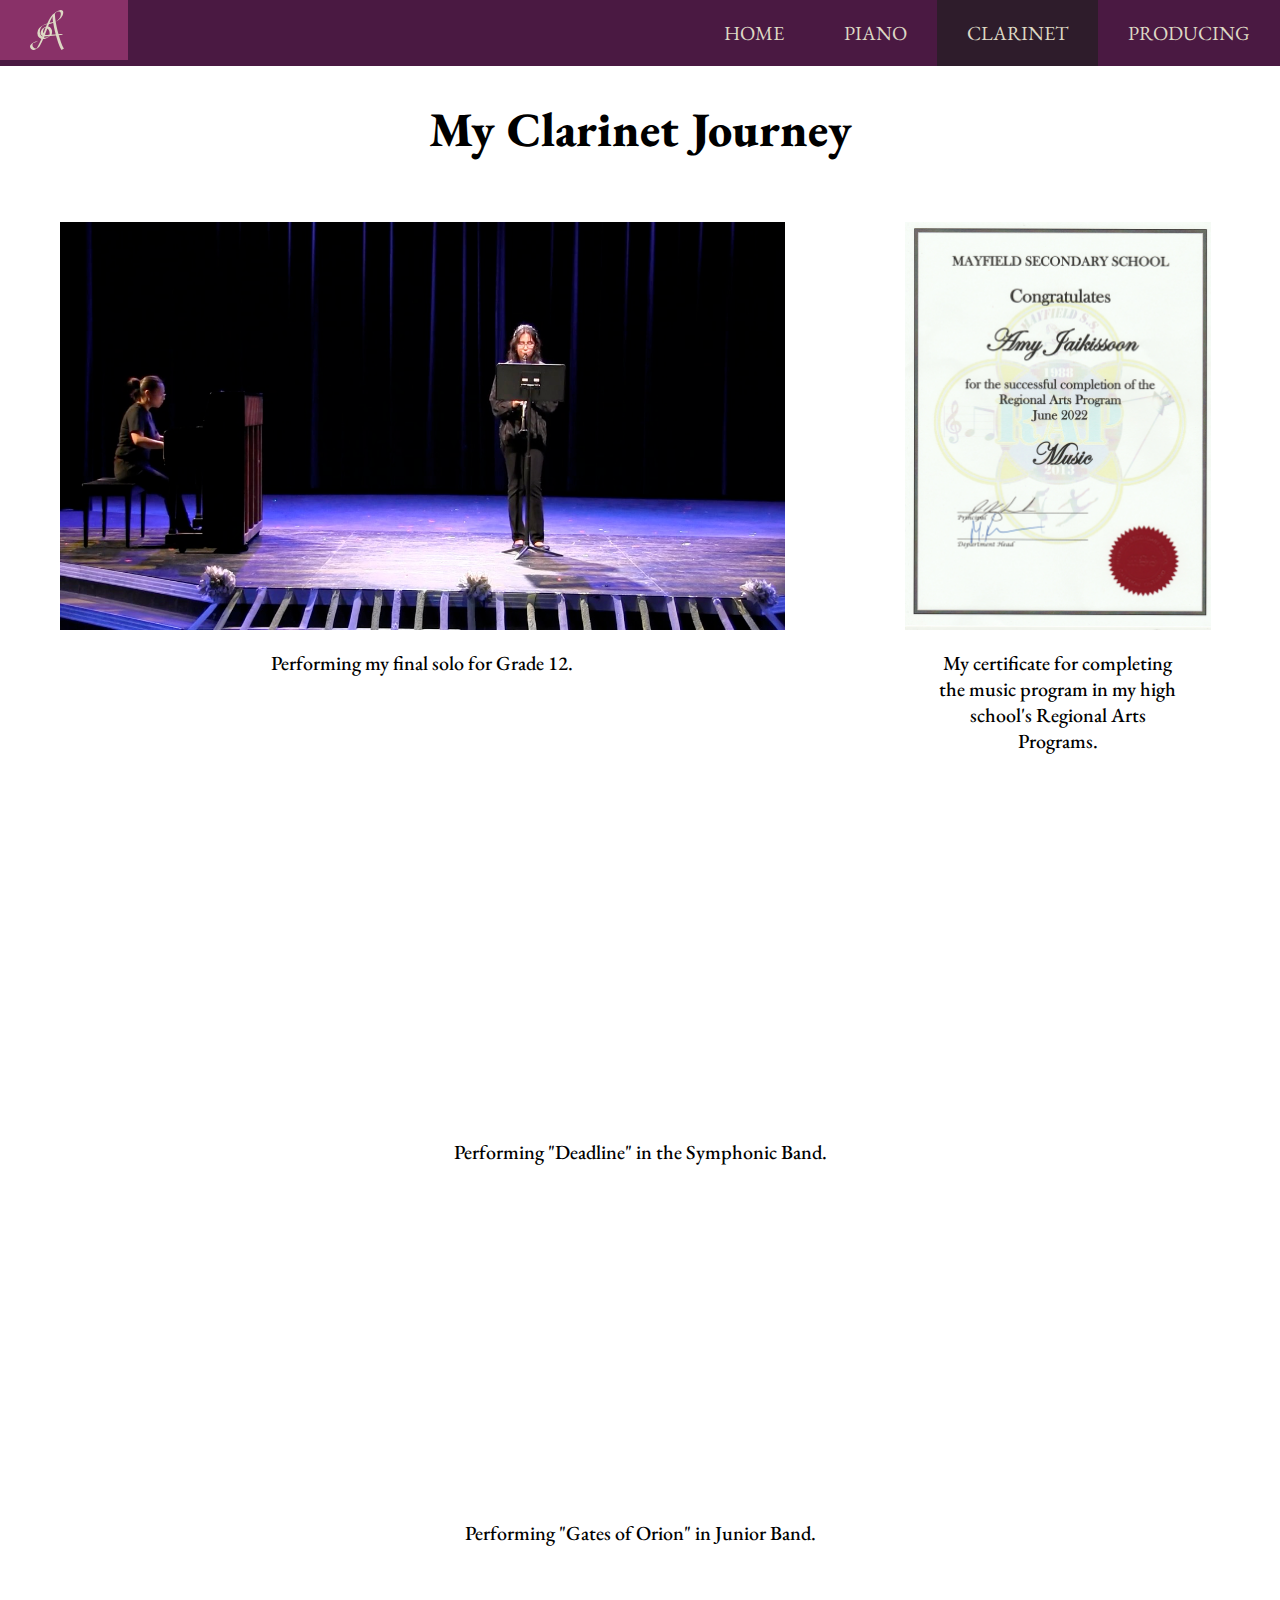
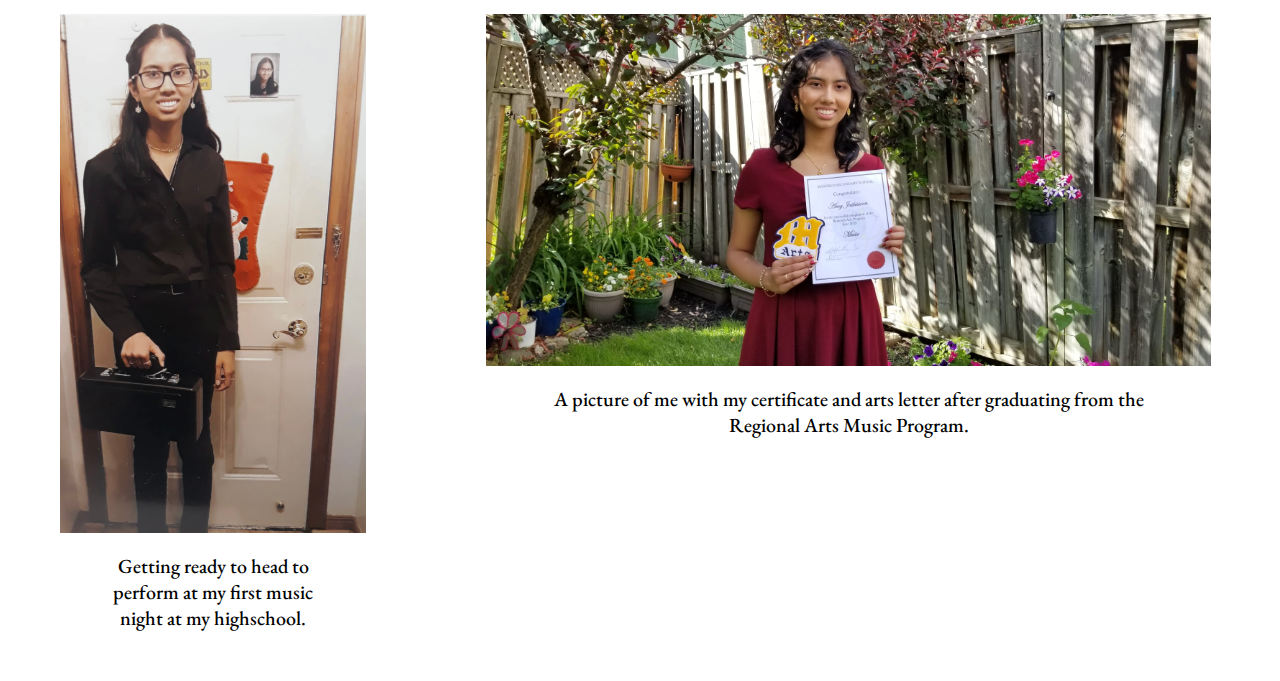
==== clarinet.html @ 74156dc5 "Add files via upload" ====
<html lang="en">
<head>
    <link rel="stylesheet" href="styles.css">
    <!--coppied from google fonts -->
    <link rel="preconnect" href="https://fonts.googleapis.com">
    <link rel="preconnect" href="https://fonts.gstatic.com" crossorigin>
    <link href="https://fonts.googleapis.com/css2?family=EB+Garamond:ital,wght@0,400;0,800;1,400;1,700&family=Lato:ital,wght@0,400;0,900;1,900&display=swap" rel="stylesheet">
    <!-- end of coppied code-->
    
    <meta name="viewport" content="width=device-width, initial-scale=1.0">
</head>

<body>
<div>
    <div class="header">
        <!-- navigation bar -->
        <div class="navbar">
        <ul>      
            <div class="menu">
            <li><a class="navtext" href="producing.html">Producing</a></li>
            <li><a class="navtext active" href="clarinet.html">Clarinet</a></li>
            <li><a class="navtext" href="piano.html">Piano</a></li>
            <li><a  class="navtext" href="home.html">Home</a></li>
            </div>
            
            <!-- logo -->
            <li> <a class="navlogo" href="home.html">
            <img class="logoimg" src="Logo.svg" alt="Website Logo, a Letter A with Treble Clef" />
        </a></li>
        </ul>
        </div>
    </div>
    
     <h1 class="pageheader">My Clarinet Journey</h1>
    
    <div>
        <div class="picandcaption66">
            <img class="picandcaption" src="images/gr12%20amy%20solo.JPEG" alt="Amy on stage with pianist">
            <p class="paracenter"> Performing my final solo for Grade 12.</p>
        </div>
        
         <div class="picandcaption33">
            <img class="picandcaption" src="images/arts%20certificate.jpg" alt="Amy's Regional Arts Program Certificate">
            <p class="paracenter"> My certificate for completing the music program in my high school's Regional Arts Programs.</p>
        </div>
    
    </div>
    <br>
    <div>
    <!-- copied embed code from youtube -->
         <iframe class="prodvidcenter" width="560" height="315" src="https://www.youtube.com/embed/HyuZ8CUzFik?si=6Ehse7azByagKgbq" title="YouTube video player" frameborder="0" allow="accelerometer; autoplay; clipboard-write; encrypted-media; gyroscope; picture-in-picture; web-share" allowfullscreen></iframe>
    <!-- end of copied code -->
         <p class="paracenter"> Performing "Deadline" in the Symphonic Band.</p> 
    </div>
    <div>
    <!-- copied embed code from youtube -->
        <iframe class="prodvidcenter" width="560" height="315" src="https://www.youtube.com/embed/s9vtnzu9I7I?si=wha-4ZfOgbHBLpvw" title="YouTube video player" frameborder="0" allow="accelerometer; autoplay; clipboard-write; encrypted-media; gyroscope; picture-in-picture; web-share" allowfullscreen></iframe>
        
     <!-- end of copied code -->
        <p class="paracenter"> Performing "Gates of Orion" in Junior Band.</p> 
    </div>
    <br>
    <div>
        <div class="picandcaption33">
            <img class="picandcaption" src="images/before%20concert%20band%202019.jpg" alt="Amy holding clarinet">
            <p class="paracenter"> Getting ready to head to perform at my first music night at my highschool.</p>
        </div>
        <div class="picandcaption66">
            <img class="picandcaption" src="images/rap%20graduation.JPG" alt="Amy with Regional Arts Program Certificate and Letter">
            <p class="paracenter"> A picture of me with my certificate and arts letter after graduating from the Regional Arts Music Program. </p>
        </div>
    </div>
    <br>
    
</div>
</body>
</html>
---- styles.css ----
/* Include padding in total width of elements */
* {
    box-sizing: border-box;
}

body {
    color: black;
    margin-left: 0;
    margin-top: 0;
    margin-right: 0;
    width: 100%;
    background-image: url(images/Sheet%20Music%20Background6.png);
    background-size: cover;
}

ul {
  list-style-type: none;
  margin: 0;
  padding: 0;
  overflow: hidden;
  background-color: #4A1942;
}

li a {
    font-family: 'EB Garamond', serif;
    display: block;
    color: #DDD8C4;
    text-align: center;
    padding: 20px 30px;
    text-decoration: none;
    font-size: 20px;
    float: right;
}

li a:hover:not(.active) {
  background-color: #893168;
}

.active {
  background-color: #2E1C2B;
}

h1 {
    padding: 5px, 10px;
    font-family: 'EB Garamond', serif;
    font-size: 48px;
    font-weight: 800;
}

h2 {
    padding: 5px, 5px;
    font-family: 'EB Garamond', serif;
    font-size: 30px;
    font-weight: 800;
}

p {
    padding: 5px, 10px;
    font-family: 'EB Garamond', serif;
    font-size: 18px;
    font-weight: 400;
}

.firstp {
    font-size: 20px;
    font-weight: 500;
}

.nameh1 {
    padding: 5px, 10px;
    font-family: 'EB Garamond', serif;
    font-size: 60px;
    font-weight: 700;
    font-style: italic;
}

.header {
    color: white;
    background-color: #4A1942;
}

.column33 {
  float: left;
  width: 33.3%;
  padding: 30px 40px 20px 100px;
}

.column66 {
  float: right;
  width: 66.6%;
  padding: 30px 100px 20px 40px;
}

.box66right {
    margin: 0;
    float: left;
    width: 100%;
    height: auto;
    padding: 10px;
    background-color: #DDD8C4;
    border-radius: 10px;
}

/* copied code from W3Schools */
/* Clear floats after the columns */
.row::after {
  content: "";
  display: table;
  clear: both;
}
/* end of copied code */

.homeheaders {
    text-align: center;
    padding: 5px, 10px;
    font-family: 'EB Garamond', serif;
    font-size: 48px;
    font-weight: 800;
    color: #2E1C2B;
}

/* remove link underline*/
.homelinks {
    text-decoration: none;
}

.logoimg {
    display: block;
    height: 60px;
    padding: 10px 30px;
    align-content: center;
}

.navlogo {
    float: left;
    display: block;
    padding: 0px 0px;
    text-decoration: none;
    width: 10%;
}

.footer {
    position: relative;
    left: 0;
    bottom: 0;
    width: 100%;
    height: 60px;
    background-color: #4A1942;
    color: white;
    text-align: center;
    padding: 1px;
}

/* email link */
.email {
    font-family: 'EB Garamond', serif;
    color: white;
    text-align: center;
    text-decoration: none;
    font-size: 20px;
}

.navtext {
    text-transform: uppercase;
}

.columntable { 
  float: left;
  width: 33.3%;
  padding: 30px 40px 20px 100px;
}

#timeline th, #timeline td{
    color: black;
    padding: 10px 0px;
    width: 300px;
}

#timeline th {
    background-color: #2E1C2B;
    color: #DDD8C4;
    padding: 10px;
}

#timeline .age {
    background-color: #2E1C2B;
    color: #DDD8C4;
    text-align: center;
    text-transform: uppercase;
}

#timeline td {
    text-align: center;
}

.tableYesPi {
    background-color: #893168;
}

.tableYesC {
    background-color: #00916E;
}

.tableYesPr {
    background-color: #317289;
}
.timelinetable {
    margin: 0px;
    padding: 0px 0px 10px 0px;
}

.menu {
    width: 66%;
    float: right;
}

.homeparagraphs {
    padding: 0px 40px;
    color: #2E1C2B;
    text-align: justify;
    font-size: 18px;
}

.amyuwcbcpic {
    width: 100%;
    border-radius: 10px;
}

.picandcaption33 {
    float: left;
    width: 33.3%;
    padding: 30px 60px;
}

.picandcaption66 {
    float: left;
    width: 66%;
    padding: 30px 60px;
}

.picandcaption {
    width: 100%;
}

.picandcaption50 {
    float: left;
    width: 50%;
    padding: 30px 60px;
}

.prodvidcenter {
    padding: 30px;
}

.paracenter {
    text-align: center;
    padding: 0px 30px;
    font-size: 20px;
    font-weight: 500;
}

/* styling for youtube videos */
iframe {
    display: block;
    margin: auto;
}

#timeline {
    width: 100%;
}

.pageheader {
    text-align: center;
}

.ytlink:link {
}

.ytlink:visited {
    color: #2E1C2B;
}

.ytlink:hover {
    color: #893168;
}

.ytlink:hover {
    color: #893168;
}

label {
    font-family: 'EB Garamond', serif;
    font-size: 20px;
    font-weight: 400;
}

textarea {
    width: 100%;
    height: 50px;
    border-radius: 10px;
    background-color: rgba(74, 25, 66, 0.3);
    padding: 5px 10px;
    font-family: 'EB Garamond', serif;
    font-size: 18px;
    font-weight: 400;
}

textarea::placeholder {
    color: black;
}

input {
    width: 100%;
    border-radius: 10px;
    background-color: rgba(74, 25, 66, 0.3);
    padding: 5px 10px;
    font-family: 'EB Garamond', serif;
    font-size: 18px;
    font-weight: 400;
}

input::placeholder {
    color: black;
}
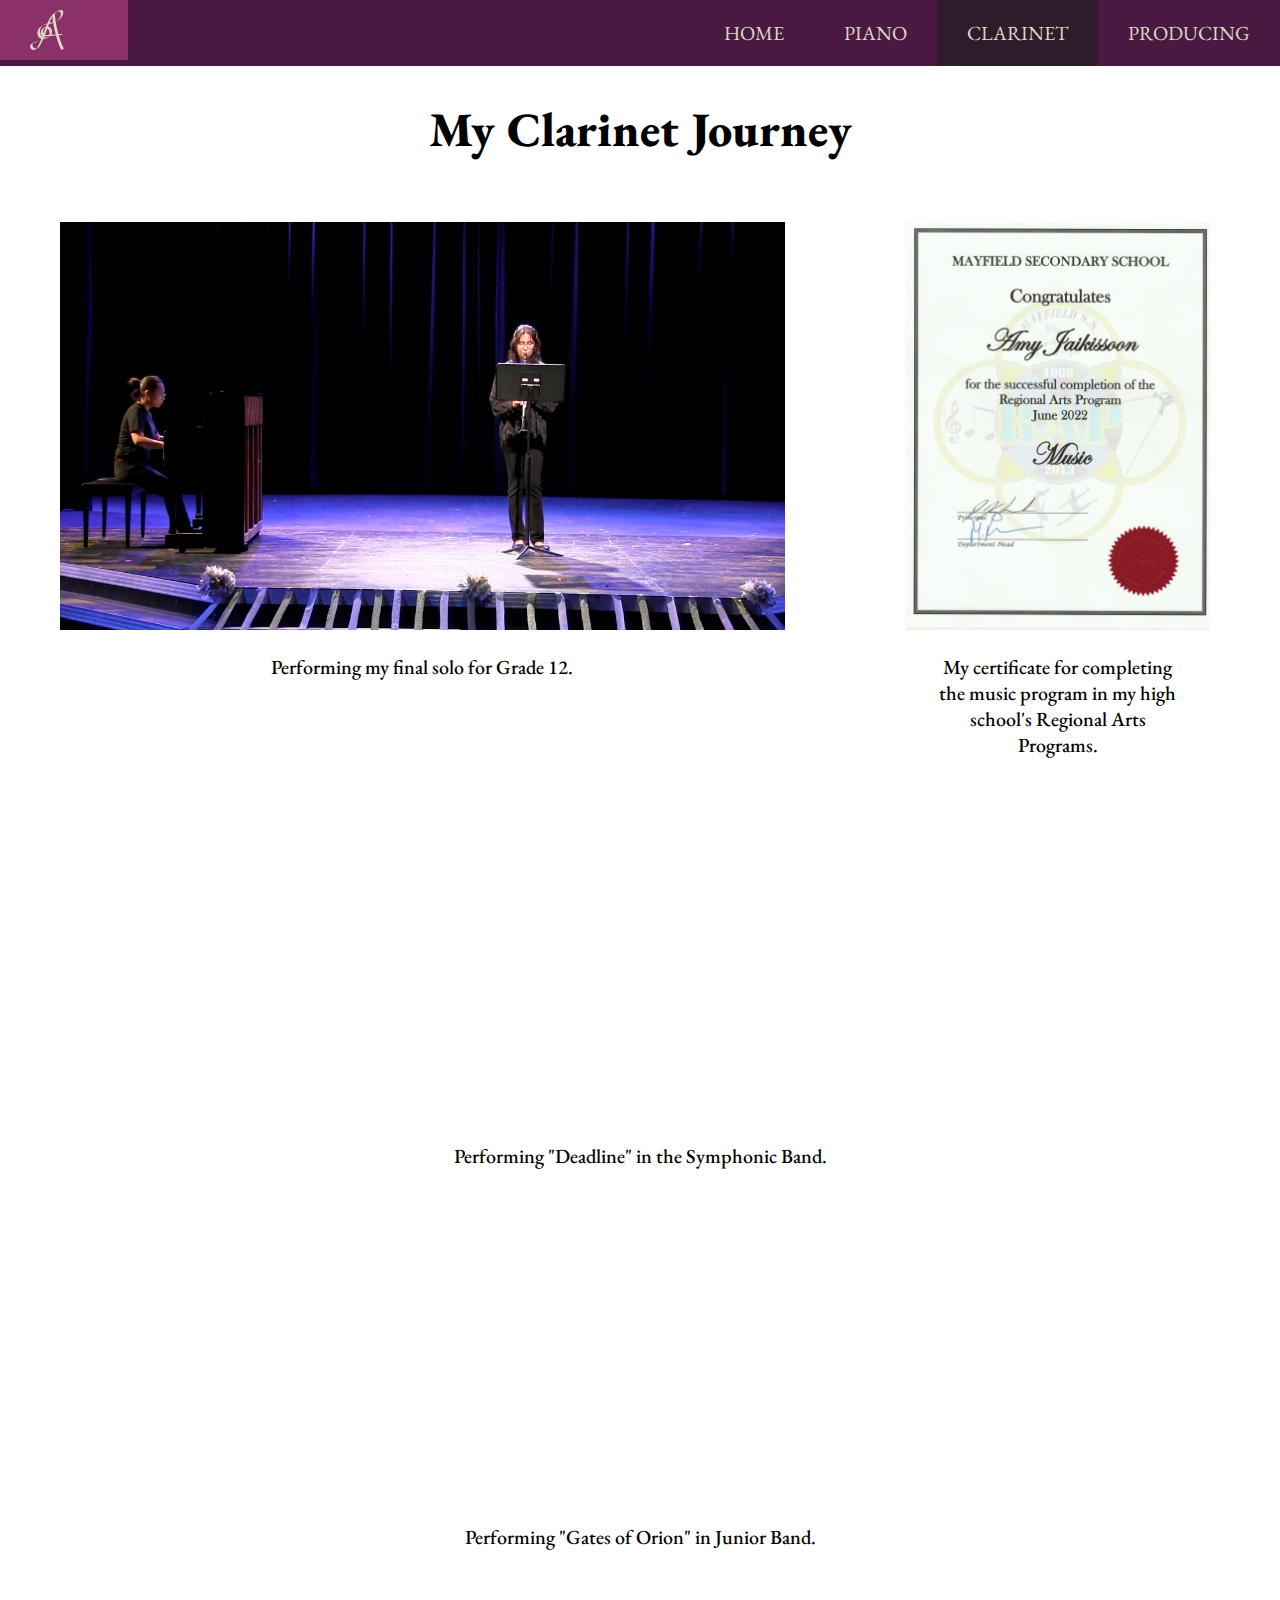
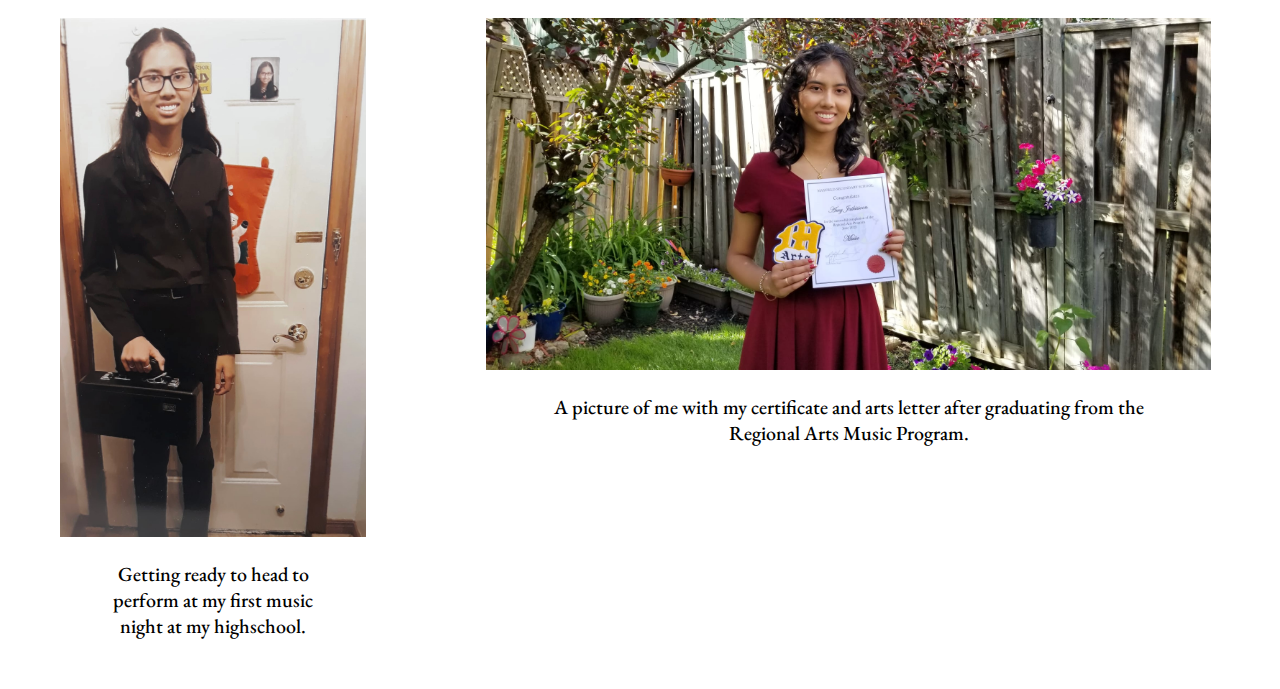
==== commit 502c349f: "Update clarinet.html" ====
--- a/clarinet.html
+++ b/clarinet.html
@@ -1,3 +1,4 @@
+<!DOCTYPE html>
 <html lang="en">
 <head>
     <link rel="stylesheet" href="styles.css">
@@ -74,4 +75,4 @@
     
 </div>
 </body>
-</html>+</html>
